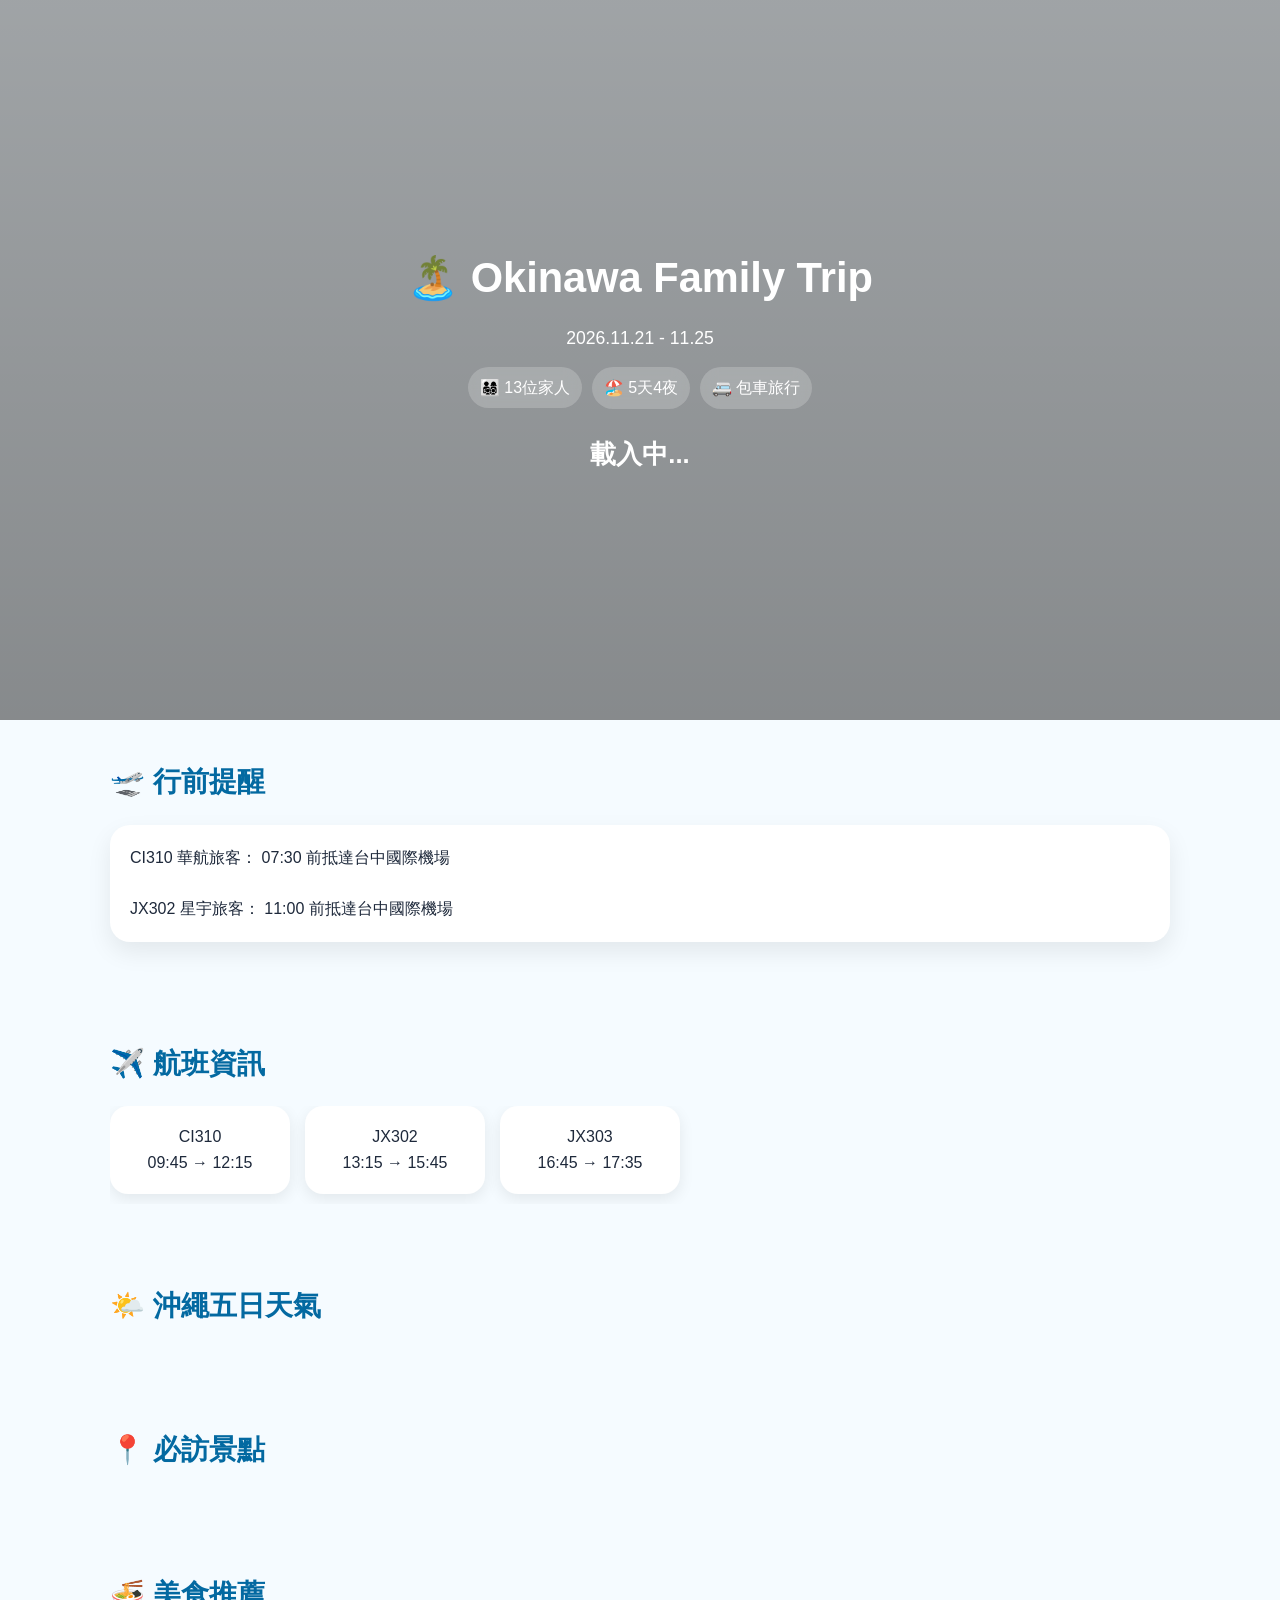
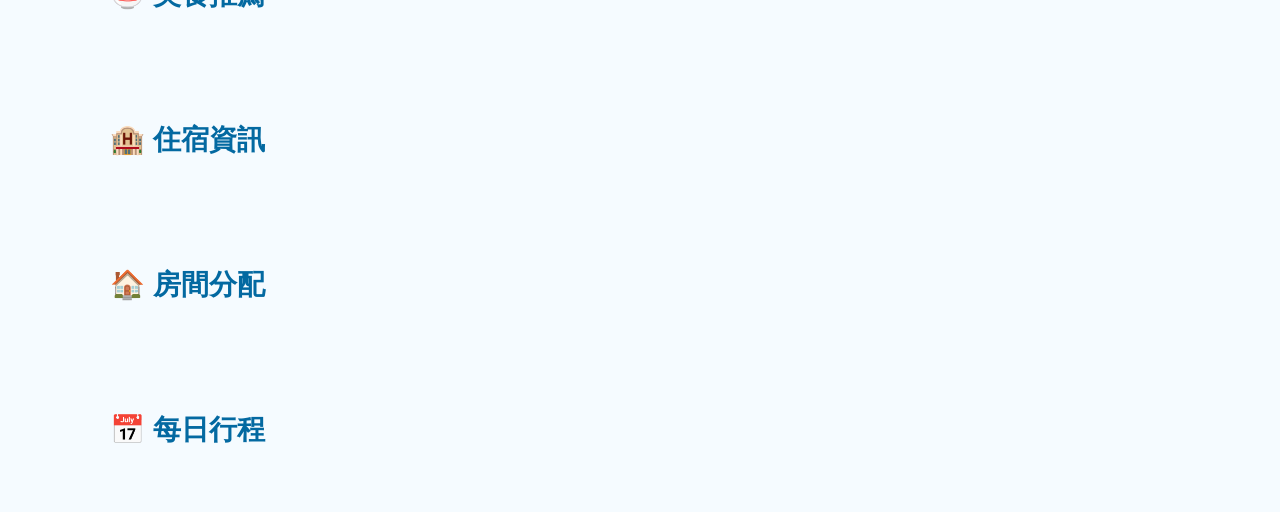
==== index_v5.html @ 29866d4b "Create index_v5.html" ====
<!DOCTYPE html>
<html lang="zh-Hant">

<head>

<meta charset="UTF-8">

<meta name="viewport"
content="width=device-width, initial-scale=1.0">

<title>
🏝️ Okinawa Family Trip 2026
</title>

<style>

:root{
--ocean:#0284c7;
--sky:#e0f7ff;
--card:#ffffff;
}

*{
margin:0;
padding:0;
box-sizing:border-box;
}

body{
font-family:"Microsoft JhengHei",sans-serif;
background:#f5fbff;
color:#1e293b;
line-height:1.6;
}

.hero{
height:80vh;
background:
linear-gradient(
rgba(0,0,0,.35),
rgba(0,0,0,.45)
),
url('images/瀨長島.jpg');
background-size:cover;
background-position:center;
display:flex;
justify-content:center;
align-items:center;
text-align:center;
color:white;
padding:20px;
}

.hero-content{
max-width:700px;
}

.hero h1{
font-size:2.6rem;
margin-bottom:12px;
}

.hero p{
font-size:1.1rem;
margin-bottom:12px;
}

.badges{
display:flex;
justify-content:center;
flex-wrap:wrap;
gap:10px;
margin-top:15px;
}

.badge{
background:rgba(255,255,255,.2);
padding:8px 12px;
border-radius:30px;
backdrop-filter:blur(8px);
}

.countdown{
margin-top:25px;
font-size:1.6rem;
font-weight:bold;
}

.section{
padding:40px 20px;
max-width:1100px;
margin:auto;
}

.card{
background:white;
border-radius:20px;
padding:20px;
box-shadow:
0 10px 25px
rgba(0,0,0,.08);
margin-bottom:20px;
}

.scroll-cards{
display:flex;
overflow-x:auto;
gap:15px;
padding-bottom:10px;
}

.scroll-cards::-webkit-scrollbar{
display:none;
}

.small-card{
min-width:180px;
background:white;
padding:18px;
border-radius:18px;
box-shadow:
0 5px 15px
rgba(0,0,0,.08);
text-align:center;
}

.section-title{
font-size:28px;
color:#0369a1;
margin-bottom:20px;
}

@media(max-width:768px){

.hero{
height:70vh;
}

.hero h1{
font-size:2rem;
}

.countdown{
font-size:1.2rem;
}

}

</style>

</head>

<body>

<!-- Hero -->

<section class="hero">

<div class="hero-content">

<h1>
🏝️ Okinawa Family Trip
</h1>

<p>
2026.11.21 - 11.25
</p>

<div class="badges">

<div class="badge">
👨‍👩‍👧‍👦 13位家人
</div>

<div class="badge">
🏖️ 5天4夜
</div>

<div class="badge">
🚐 包車旅行
</div>

</div>

<div
id="countdown"
class="countdown">
載入中...
</div>

</div>

</section>

<!-- 行前提醒 -->

<section class="section">

<h2 class="section-title">
🛫 行前提醒
</h2>

<div class="card">

CI310 華航旅客：
07:30 前抵達台中國際機場

<br><br>

JX302 星宇旅客：
11:00 前抵達台中國際機場

</div>

</section>

<!-- 航班資訊 -->

<section class="section">

<h2 class="section-title">
✈️ 航班資訊
</h2>

<div class="scroll-cards">

<div class="small-card">
CI310<br>
09:45 → 12:15
</div>

<div class="small-card">
JX302<br>
13:15 → 15:45
</div>

<div class="small-card">
JX303<br>
16:45 → 17:35
</div>

</div>

</section>

<!-- 五日天氣 -->

<section class="section">

<h2 class="section-title">
🌤️ 沖繩五日天氣
</h2>

</section>

<!-- 景點 -->

<section class="section">

<h2 class="section-title">
📍 必訪景點
</h2>

</section>

<!-- 美食 -->

<section class="section">

<h2 class="section-title">
🍜 美食推薦
</h2>

</section>

<!-- 住宿 -->

<section class="section">

<h2 class="section-title">
🏨 住宿資訊
</h2>

</section>

<!-- 房間分配 -->

<section class="section">

<h2 class="section-title">
🏠 房間分配
</h2>

</section>

<!-- 行程 -->

<section class="section">

<h2 class="section-title">
📅 每日行程
</h2>

</section>

</body>

</html>
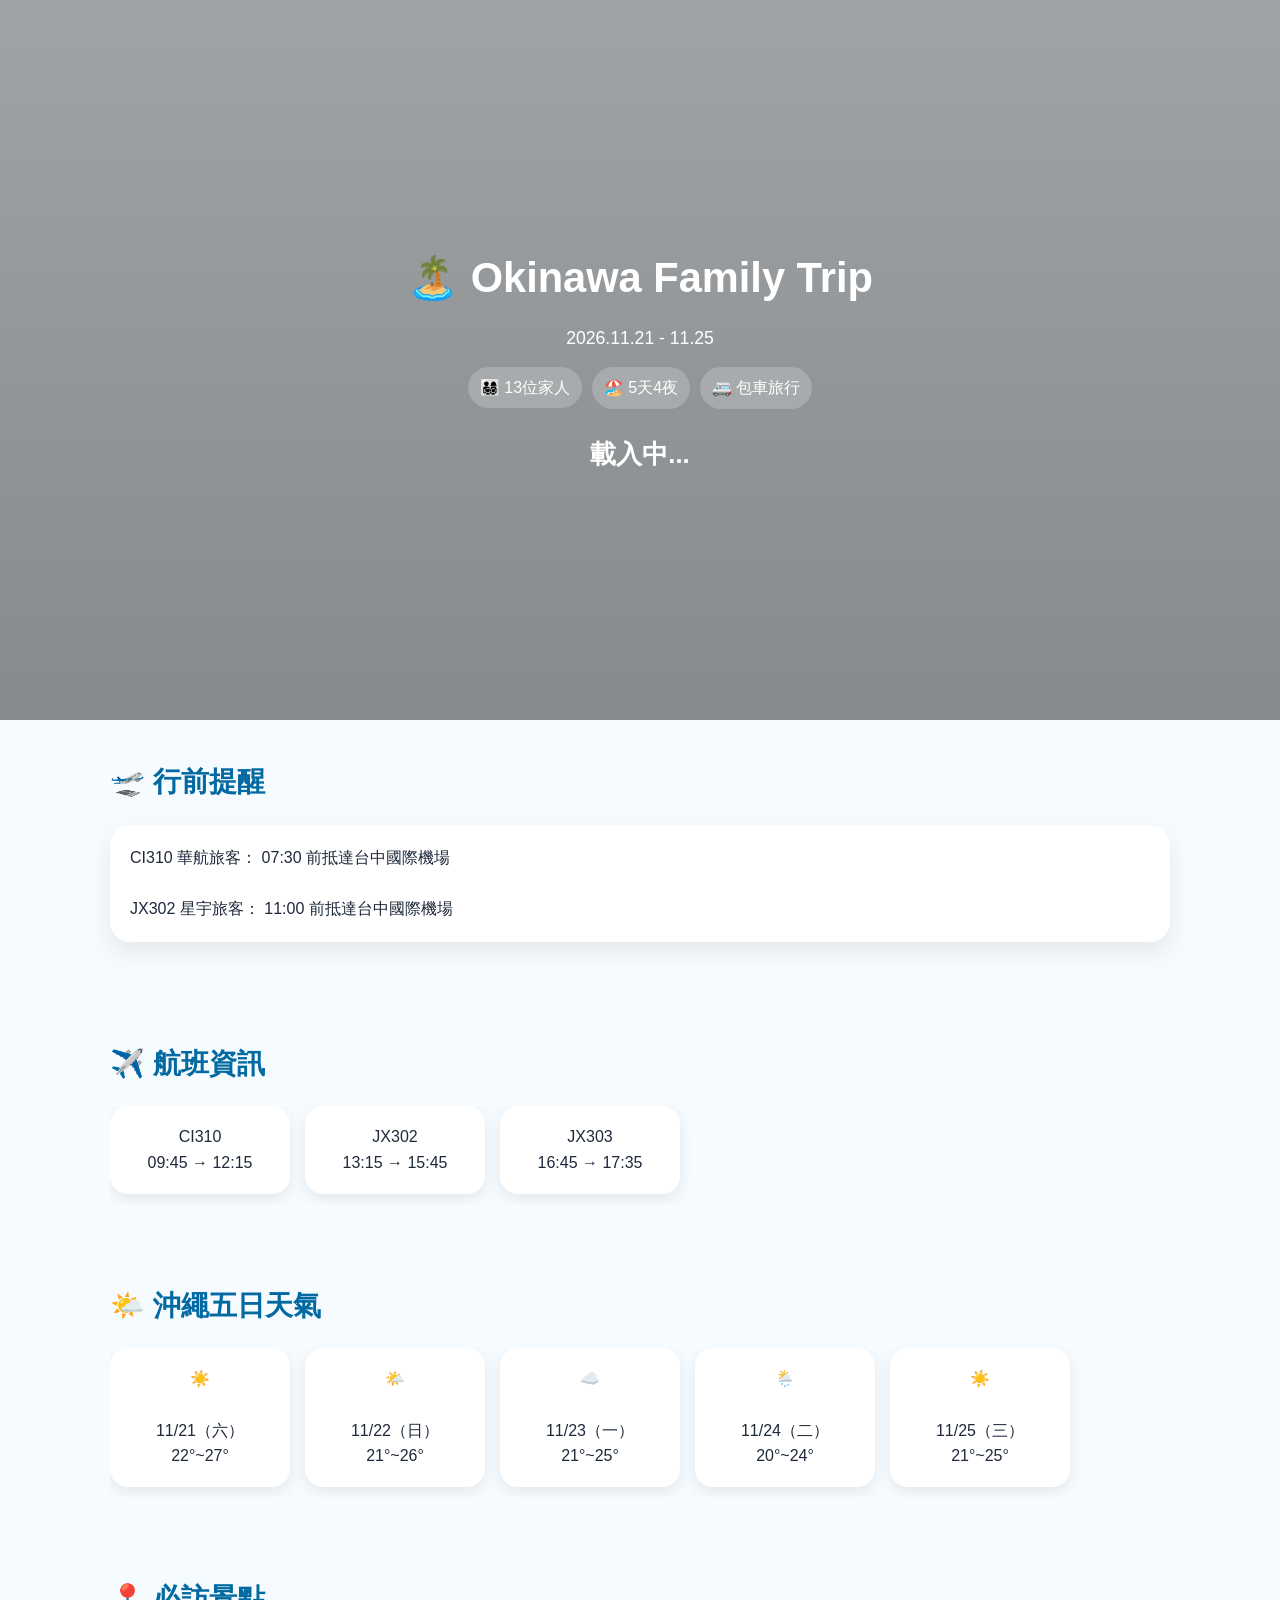
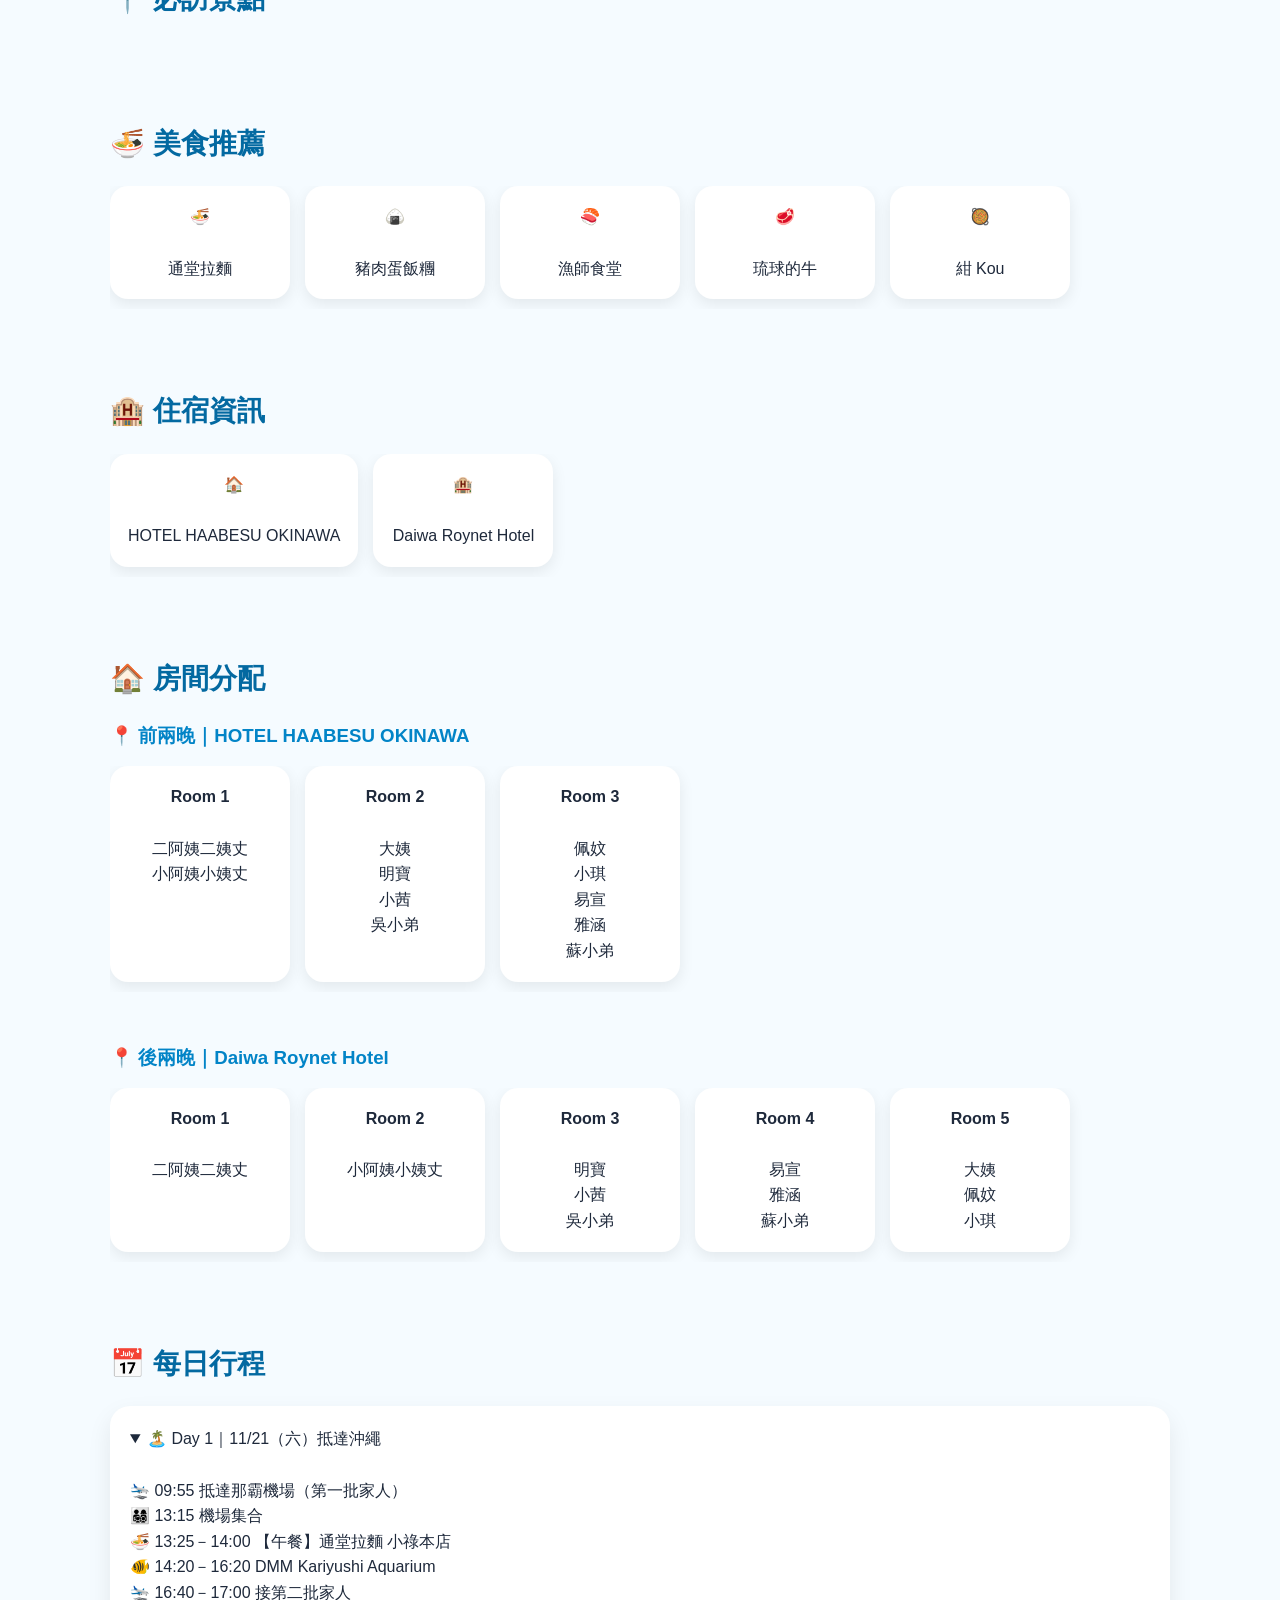
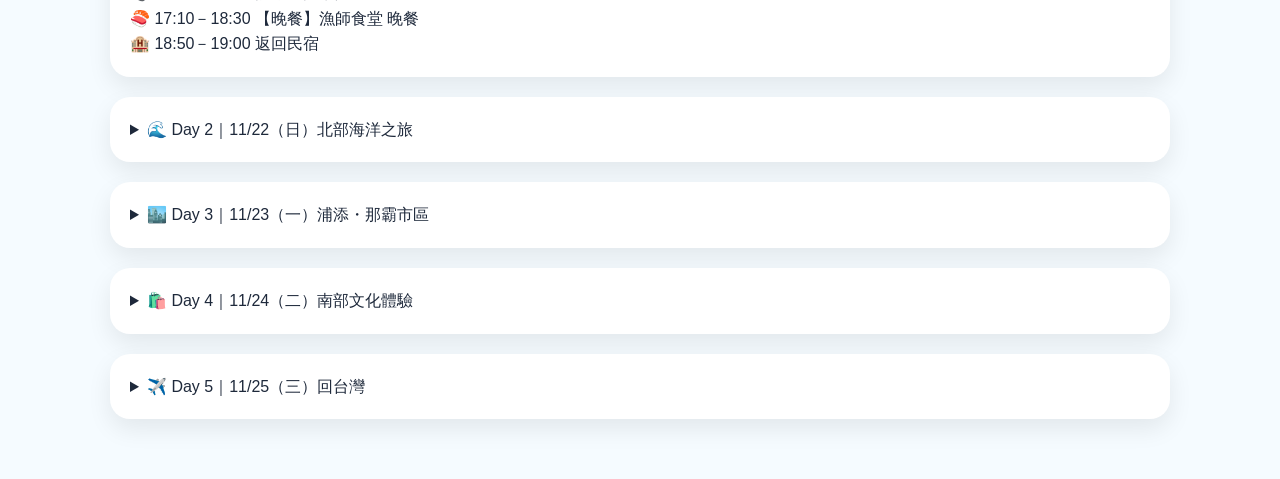
==== commit 9e9086c9: "Update index_v5.html" ====
--- a/index_v5.html
+++ b/index_v5.html
@@ -251,6 +251,40 @@
 🌤️ 沖繩五日天氣
 </h2>
 
+<div class="scroll-cards">
+
+<div class="small-card">
+☀️<br><br>
+11/21（六）<br>
+22°~27°
+</div>
+
+<div class="small-card">
+🌤️<br><br>
+11/22（日）<br>
+21°~26°
+</div>
+
+<div class="small-card">
+☁️<br><br>
+11/23（一）<br>
+21°~25°
+</div>
+
+<div class="small-card">
+🌦️<br><br>
+11/24（二）<br>
+20°~24°
+</div>
+
+<div class="small-card">
+☀️<br><br>
+11/25（三）<br>
+21°~25°
+</div>
+
+</div>
+
 </section>
 
 <!-- 景點 -->
@@ -271,6 +305,35 @@
 🍜 美食推薦
 </h2>
 
+<div class="scroll-cards">
+
+<div class="small-card">
+🍜<br><br>
+通堂拉麵
+</div>
+
+<div class="small-card">
+🍙<br><br>
+豬肉蛋飯糰
+</div>
+
+<div class="small-card">
+🍣<br><br>
+漁師食堂
+</div>
+
+<div class="small-card">
+🥩<br><br>
+琉球的牛
+</div>
+
+<div class="small-card">
+🥘<br><br>
+紺 Kou
+</div>
+
+</div>
+
 </section>
 
 <!-- 住宿 -->
@@ -281,6 +344,26 @@
 🏨 住宿資訊
 </h2>
 
+<div class="scroll-cards">
+
+<div class="small-card">
+
+🏠<br><br>
+
+HOTEL HAABESU OKINAWA
+
+</div>
+
+<div class="small-card">
+
+🏨<br><br>
+
+Daiwa Roynet Hotel
+
+</div>
+
+</div>
+
 </section>
 
 <!-- 房間分配 -->
@@ -291,9 +374,121 @@
 🏠 房間分配
 </h2>
 
-</section>
-
-<!-- 行程 -->
+<h3 style="
+margin-bottom:15px;
+color:#0284c7;
+">
+📍 前兩晚｜HOTEL HAABESU OKINAWA
+</h3>
+
+<div class="scroll-cards">
+
+<div class="small-card">
+<strong>Room 1</strong>
+<br><br>
+
+二阿姨二姨丈
+<br>
+小阿姨小姨丈
+
+</div>
+
+<div class="small-card">
+<strong>Room 2</strong>
+<br><br>
+
+大姨
+<br>
+明寶
+<br>
+小茜
+<br>
+吳小弟
+
+</div>
+
+<div class="small-card">
+<strong>Room 3</strong>
+<br><br>
+
+佩妏
+<br>
+小琪
+<br>
+易宣
+<br>
+雅涵
+<br>
+蘇小弟
+
+</div>
+
+</div>
+
+<br><br>
+
+<h3 style="
+margin-bottom:15px;
+color:#0284c7;
+">
+📍 後兩晚｜Daiwa Roynet Hotel
+</h3>
+
+<div class="scroll-cards">
+
+<div class="small-card">
+<strong>Room 1</strong>
+<br><br>
+
+二阿姨二姨丈
+</div>
+
+<div class="small-card">
+<strong>Room 2</strong>
+<br><br>
+
+小阿姨小姨丈
+</div>
+
+<div class="small-card">
+<strong>Room 3</strong>
+<br><br>
+
+明寶
+<br>
+小茜
+<br>
+吳小弟
+</div>
+
+<div class="small-card">
+<strong>Room 4</strong>
+<br><br>
+
+易宣
+<br>
+雅涵
+<br>
+蘇小弟
+</div>
+
+<div class="small-card">
+<strong>Room 5</strong>
+<br><br>
+
+大姨
+<br>
+佩妏
+<br>
+小琪
+</div>
+
+</div>
+
+</section>
+
+
+<!-- 每日行程 -->
 
 <section class="section">
 
@@ -301,6 +496,112 @@
 📅 每日行程
 </h2>
 
+<details open class="card">
+
+<summary>
+🏝️ Day 1｜11/21（六）抵達沖繩
+</summary>
+
+<br>
+
+🛬 09:55 抵達那霸機場（第一批家人）<br>
+👨‍👩‍👧‍👦 13:15 機場集合<br>
+🍜 13:25－14:00 【午餐】通堂拉麵 小祿本店<br>
+🐠 14:20－16:20 DMM Kariyushi Aquarium<br>
+🛬 16:40－17:00 接第二批家人<br>
+🍣 17:10－18:30 【晚餐】漁師食堂 晚餐<br>
+🏨 18:50－19:00 返回民宿
+
+</details>
+
+<details class="card">
+
+<summary>
+🌊 Day 2｜11/22（日）北部海洋之旅
+</summary>
+
+<br>
+
+🚌 09:00 民宿出發<br>
+🚐 09:00－10:00 車程<br>
+🌊 10:00－11:40 部瀨名海中公園<br>
+🚢 建議搭乘10:30或10:50玻璃船<br>
+🚐 11:40－12:15 車程<br>
+📸 12:15－12:45 The Sinmay<br>
+🚐 12:45－13:05 車程<br>
+🍙 13:05－14:10 【午餐】沖繩豬肉蛋飯糰 本部町店<br>
+🚐 14:10－14:15 車程<br>
+🐋 14:15－16:45 美麗海水族館<br>
+🚐 16:45－18:45 車程<br>
+🌅 18:45－20:30 美國村自由活動<br>
+🌮 【晚餐】Taco Rice Cafe Kijimuna <br>
+🚐 20:30－21:00 返回民宿<br>
+🏨 21:00 抵達民宿
+
+</details>
+
+<details class="card">
+
+<summary>
+🏙️ Day 3｜11/23（一）浦添・那霸市區
+</summary>
+
+<br>
+
+🚌 10:00 民宿出發<br>
+🏘️ 10:10－11:00 港川外人住宅街<br>
+🚐 11:00－11:10 車程<br>
+🛍️ 11:10－14:10 SAN-A PARCO CITY<br>
+🍱 午餐自由用餐<br>
+🚐 14:10－14:30 車程<br>
+🏯 14:30－15:10 達摩寺<br>
+🚐 15:10－15:40 車程<br>
+⛩️ 15:40－16:20 波上宮<br>
+🚶 16:20－17:15 自由時間<br>
+🥩 17:15－19:30 【晚餐】琉球的牛 久茂地店<br>
+🏨 19:40 入住 Daiwa Roynet Hotel
+
+</details>
+
+<details class="card">
+
+<summary>
+🛍️ Day 4｜11/24（二）南部文化體驗
+</summary>
+
+<br>
+
+🚌 10:00 飯店出發<br>
+🚐 10:00－10:40 車程<br>
+🕳️ 10:40－13:00 玉泉洞<br>
+🚐 13:00－13:40 車程<br>
+🍱 13:40－15:10 【午餐】第一牧志公設市場<br>
+🛍️ 15:10－18:00 國際通自由活動<br>
+🥘 18:00－19:30 【晚餐】紺 Kou 東町本店<br>
+🏨 19:30－19:40 返回飯店
+
+</details>
+
+<details class="card">
+
+<summary>
+✈️ Day 5｜11/25（三）回台灣
+</summary>
+
+<br>
+
+🚌 10:00 飯店出發<br>
+🐟 10:10－11:10 泊港漁市場<br>
+🚐 11:10－11:40 車程<br>
+🌴 11:40－14:00 瀨長島 Umikaji Terrace<br>
+🍴 午餐＋自由活動<br>
+🚐 14:00－14:10 車程<br>
+🛫 14:10 抵達那霸機場辦理報到<br>
+✈️ 16:45 JX303 起飛返台<br>
+🛬 17:35 抵達台中
+
+</details>
+
 </section>
 
 </body>
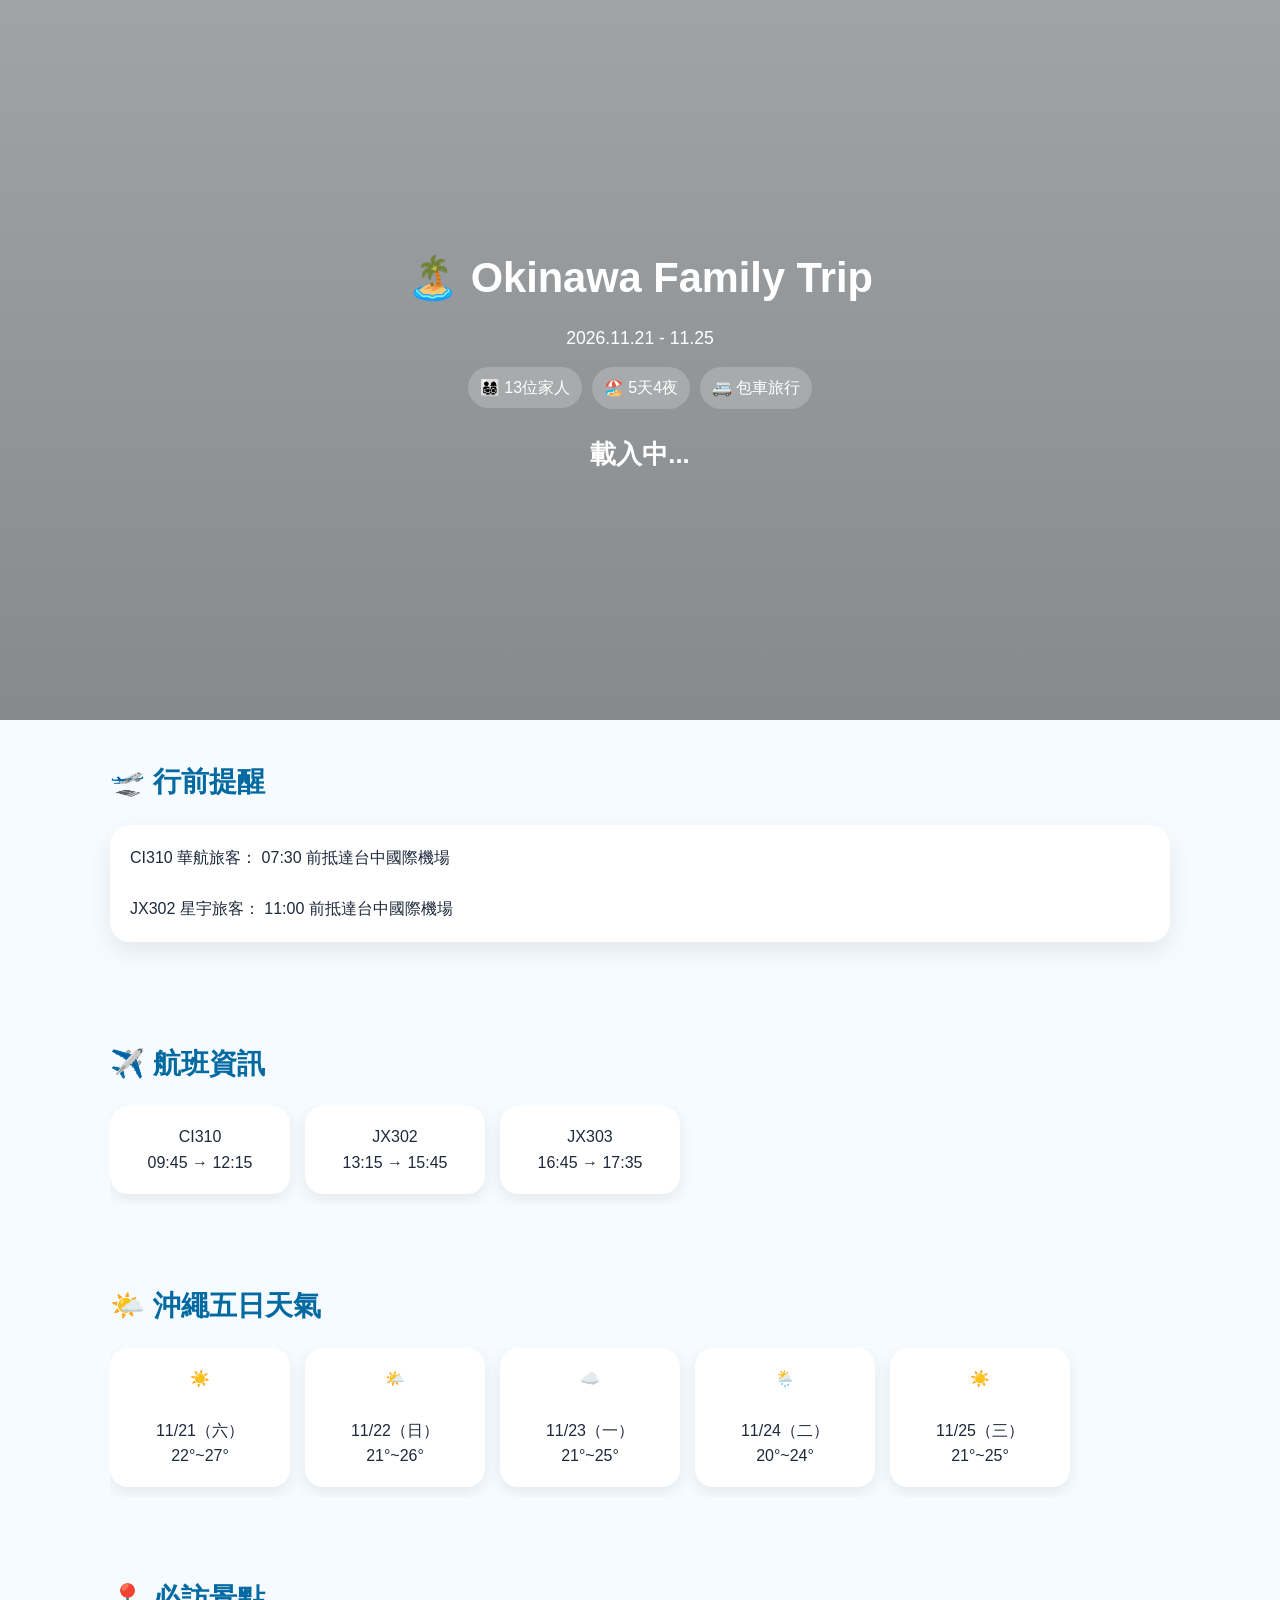
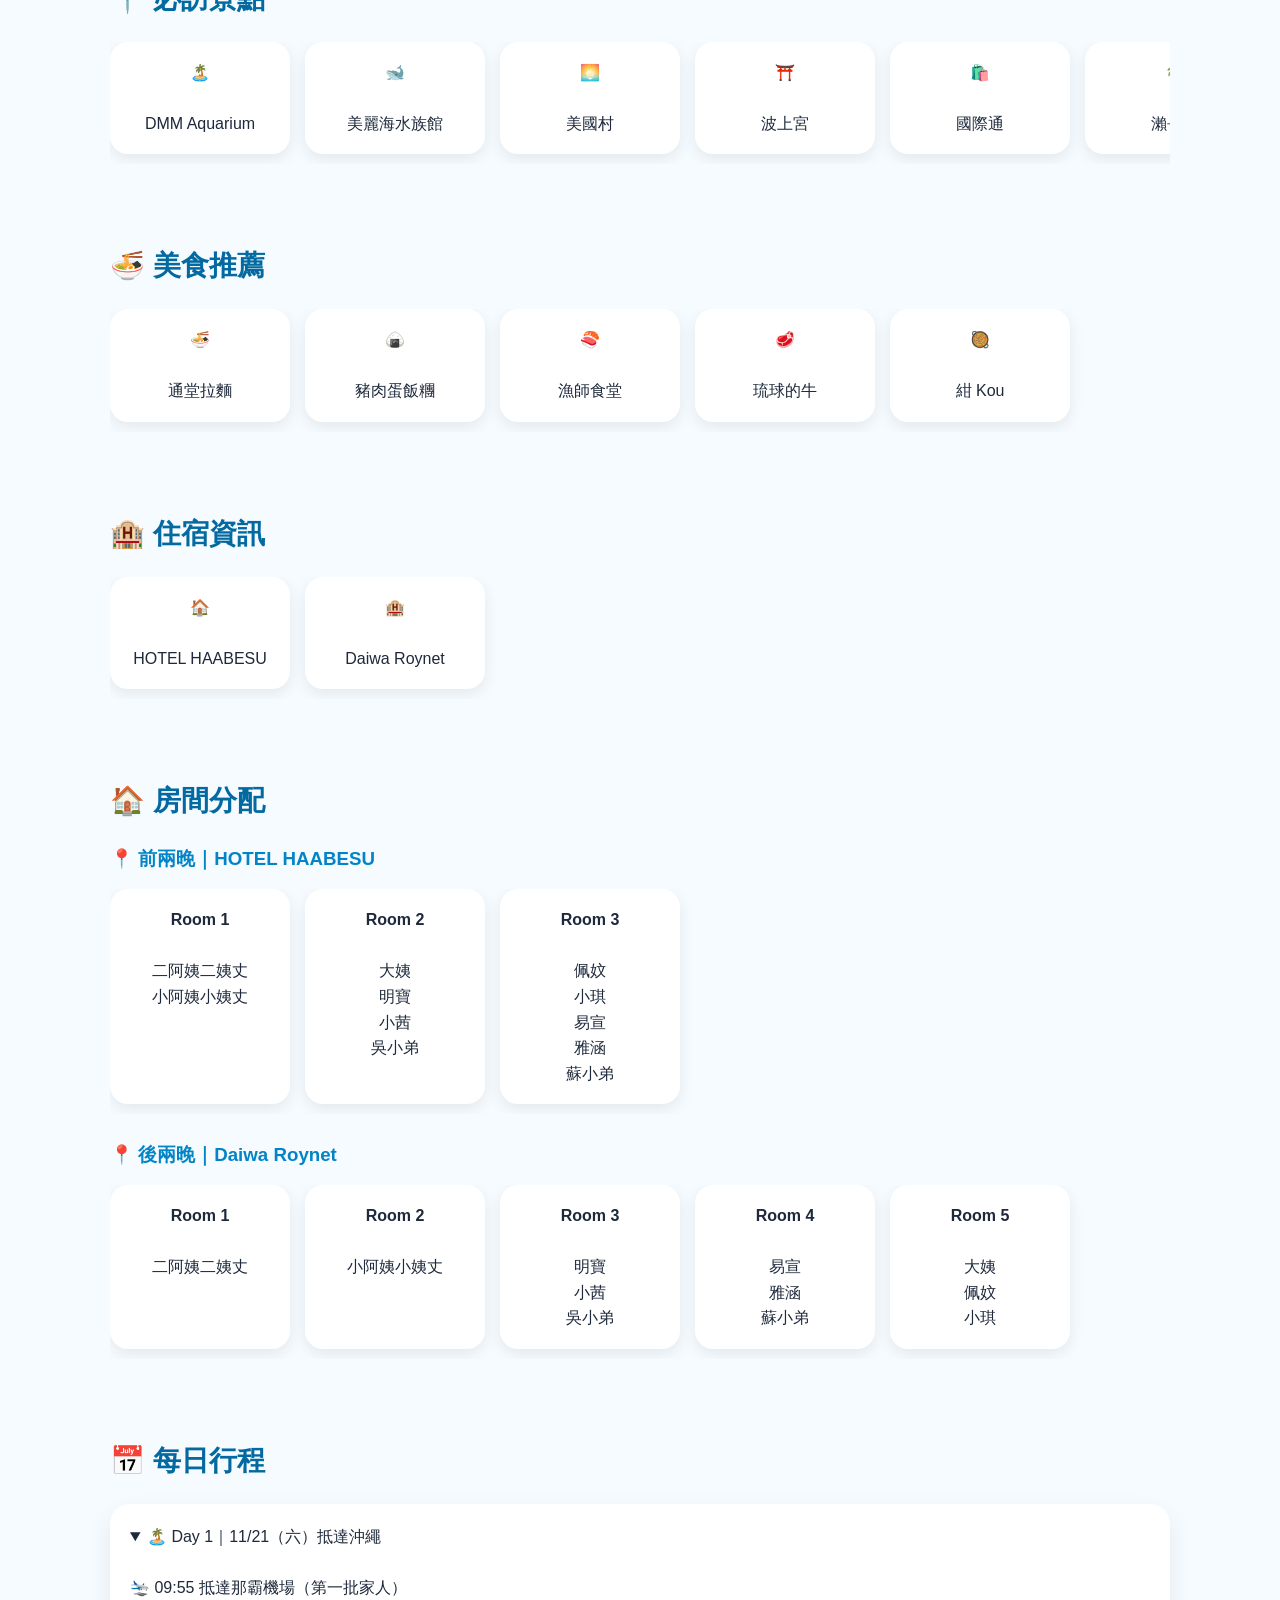
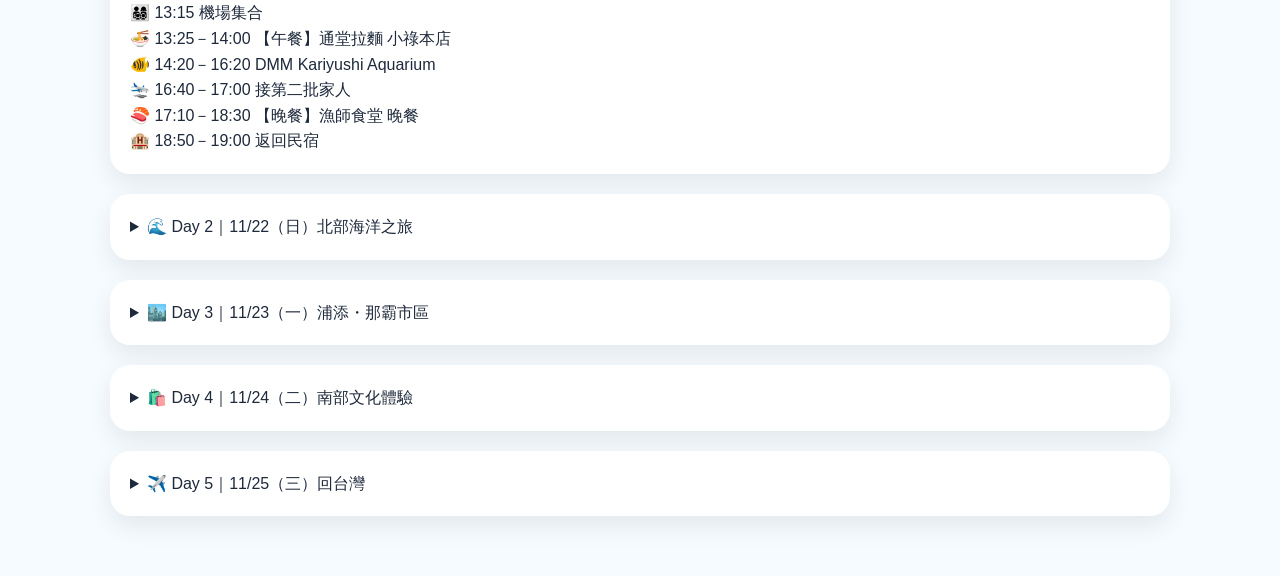
==== commit 21dcea21: "Update index_v5.html" ====
--- a/index_v5.html
+++ b/index_v5.html
@@ -295,6 +295,40 @@
 📍 必訪景點
 </h2>
 
+<div class="scroll-cards">
+
+<div class="small-card">
+🏝️<br><br>
+DMM Aquarium
+</div>
+
+<div class="small-card">
+🐋<br><br>
+美麗海水族館
+</div>
+
+<div class="small-card">
+🌅<br><br>
+美國村
+</div>
+
+<div class="small-card">
+⛩️<br><br>
+波上宮
+</div>
+
+<div class="small-card">
+🛍️<br><br>
+國際通
+</div>
+
+<div class="small-card">
+🌴<br><br>
+瀨長島
+</div>
+
+</div>
+
 </section>
 
 <!-- 美食 -->
@@ -336,6 +370,7 @@
 
 </section>
 
+
 <!-- 住宿 -->
 
 <section class="section">
@@ -347,19 +382,13 @@
 <div class="scroll-cards">
 
 <div class="small-card">
-
 🏠<br><br>
-
-HOTEL HAABESU OKINAWA
-
-</div>
-
-<div class="small-card">
-
+HOTEL HAABESU
+</div>
+
+<div class="small-card">
 🏨<br><br>
-
-Daiwa Roynet Hotel
-
+Daiwa Roynet
 </div>
 
 </div>
@@ -375,112 +404,133 @@
 </h2>
 
 <h3 style="
+color:#0284c7;
 margin-bottom:15px;
+">
+📍 前兩晚｜HOTEL HAABESU
+</h3>
+
+<div class="scroll-cards">
+
+<div class="small-card">
+
+<strong>Room 1</strong>
+
+<br><br>
+
+二阿姨二姨丈
+<br>
+小阿姨小姨丈
+
+</div>
+
+<div class="small-card">
+
+<strong>Room 2</strong>
+
+<br><br>
+
+大姨
+<br>
+明寶
+<br>
+小茜
+<br>
+吳小弟
+
+</div>
+
+<div class="small-card">
+
+<strong>Room 3</strong>
+
+<br><br>
+
+佩妏
+<br>
+小琪
+<br>
+易宣
+<br>
+雅涵
+<br>
+蘇小弟
+
+</div>
+
+</div>
+
+<br>
+
+<h3 style="
 color:#0284c7;
+margin-bottom:15px;
 ">
-📍 前兩晚｜HOTEL HAABESU OKINAWA
+📍 後兩晚｜Daiwa Roynet
 </h3>
 
 <div class="scroll-cards">
 
 <div class="small-card">
+
 <strong>Room 1</strong>
+
 <br><br>
 
 二阿姨二姨丈
-<br>
+
+</div>
+
+<div class="small-card">
+
+<strong>Room 2</strong>
+
+<br><br>
+
 小阿姨小姨丈
 
 </div>
 
 <div class="small-card">
-<strong>Room 2</strong>
+
+<strong>Room 3</strong>
+
+<br><br>
+
+明寶
+<br>
+小茜
+<br>
+吳小弟
+
+</div>
+
+<div class="small-card">
+
+<strong>Room 4</strong>
+
+<br><br>
+
+易宣
+<br>
+雅涵
+<br>
+蘇小弟
+
+</div>
+
+<div class="small-card">
+
+<strong>Room 5</strong>
+
 <br><br>
 
 大姨
 <br>
-明寶
-<br>
-小茜
-<br>
-吳小弟
-
-</div>
-
-<div class="small-card">
-<strong>Room 3</strong>
-<br><br>
-
 佩妏
 <br>
 小琪
-<br>
-易宣
-<br>
-雅涵
-<br>
-蘇小弟
-
-</div>
-
-</div>
-
-<br><br>
-
-<h3 style="
-margin-bottom:15px;
-color:#0284c7;
-">
-📍 後兩晚｜Daiwa Roynet Hotel
-</h3>
-
-<div class="scroll-cards">
-
-<div class="small-card">
-<strong>Room 1</strong>
-<br><br>
-
-二阿姨二姨丈
-</div>
-
-<div class="small-card">
-<strong>Room 2</strong>
-<br><br>
-
-小阿姨小姨丈
-</div>
-
-<div class="small-card">
-<strong>Room 3</strong>
-<br><br>
-
-明寶
-<br>
-小茜
-<br>
-吳小弟
-</div>
-
-<div class="small-card">
-<strong>Room 4</strong>
-<br><br>
-
-易宣
-<br>
-雅涵
-<br>
-蘇小弟
-</div>
-
-<div class="small-card">
-<strong>Room 5</strong>
-<br><br>
-
-大姨
-<br>
-佩妏
-<br>
-小琪
+
 </div>
 
 </div>
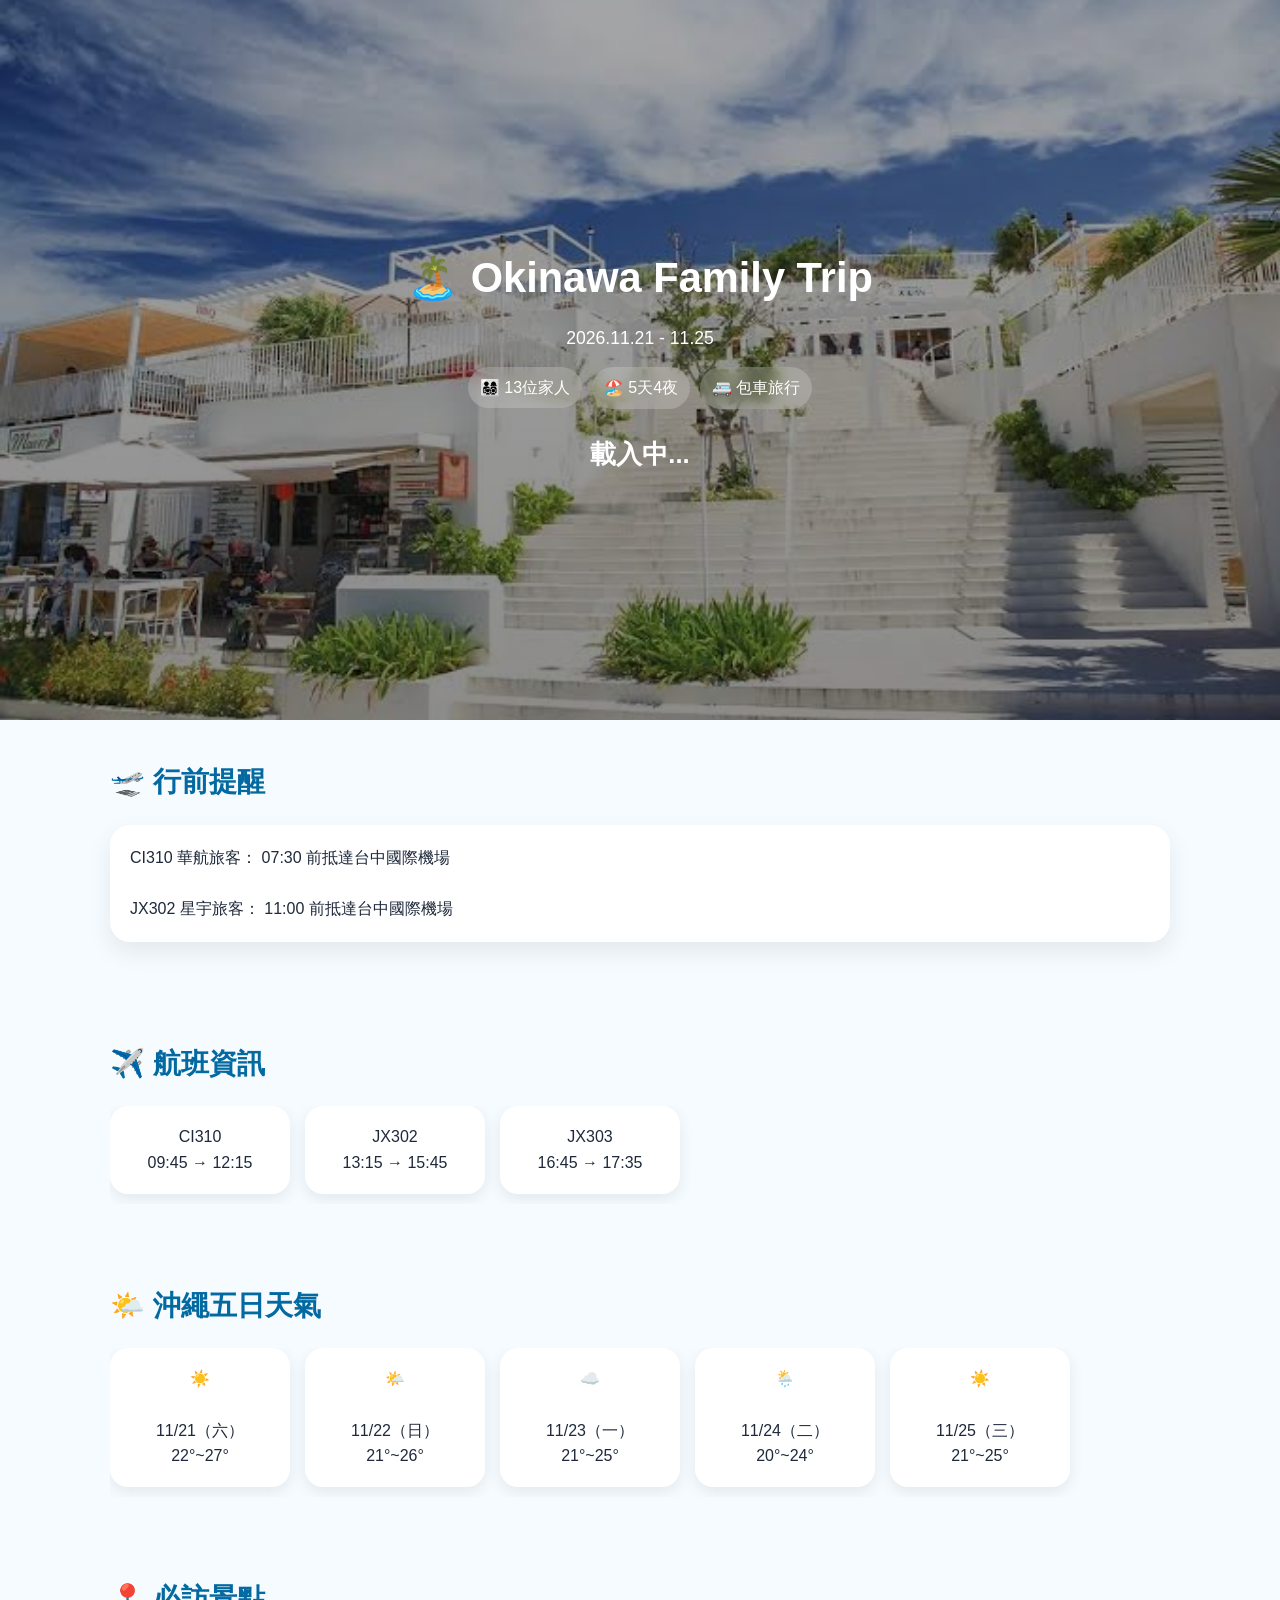
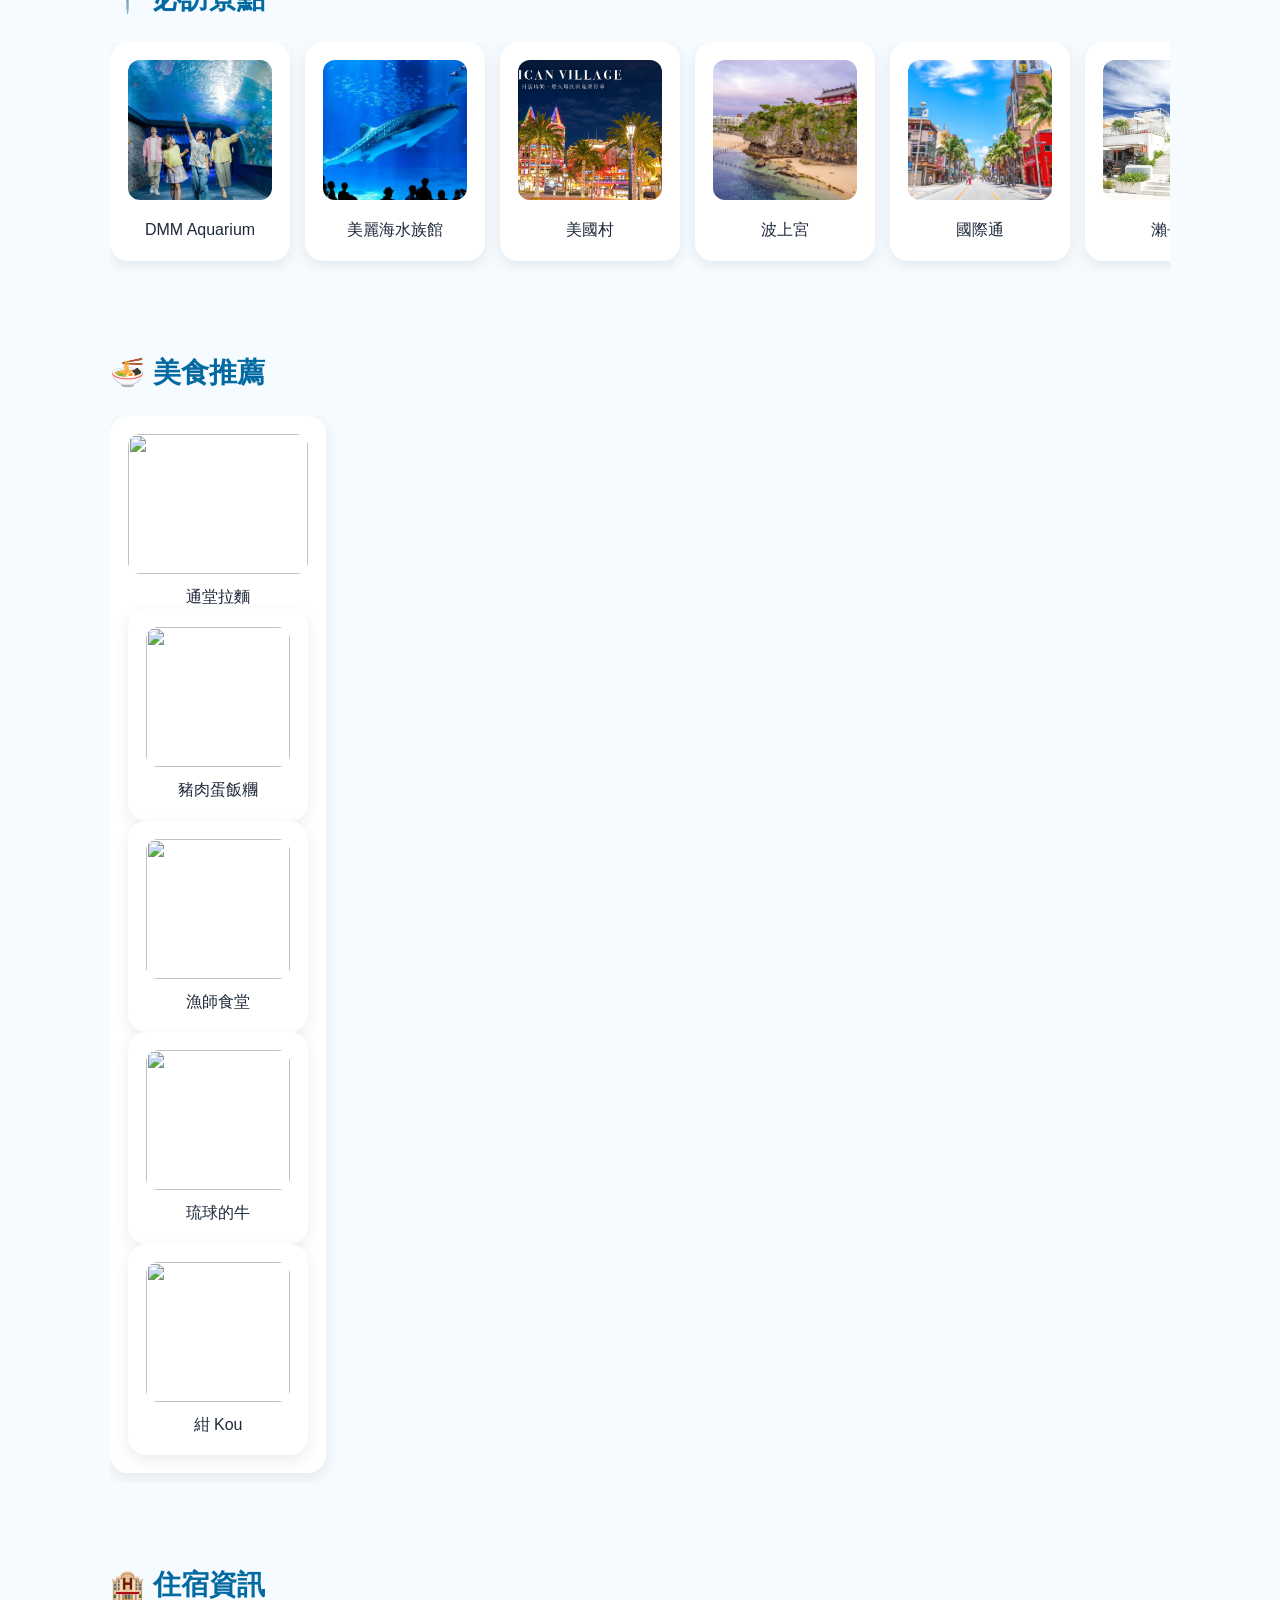
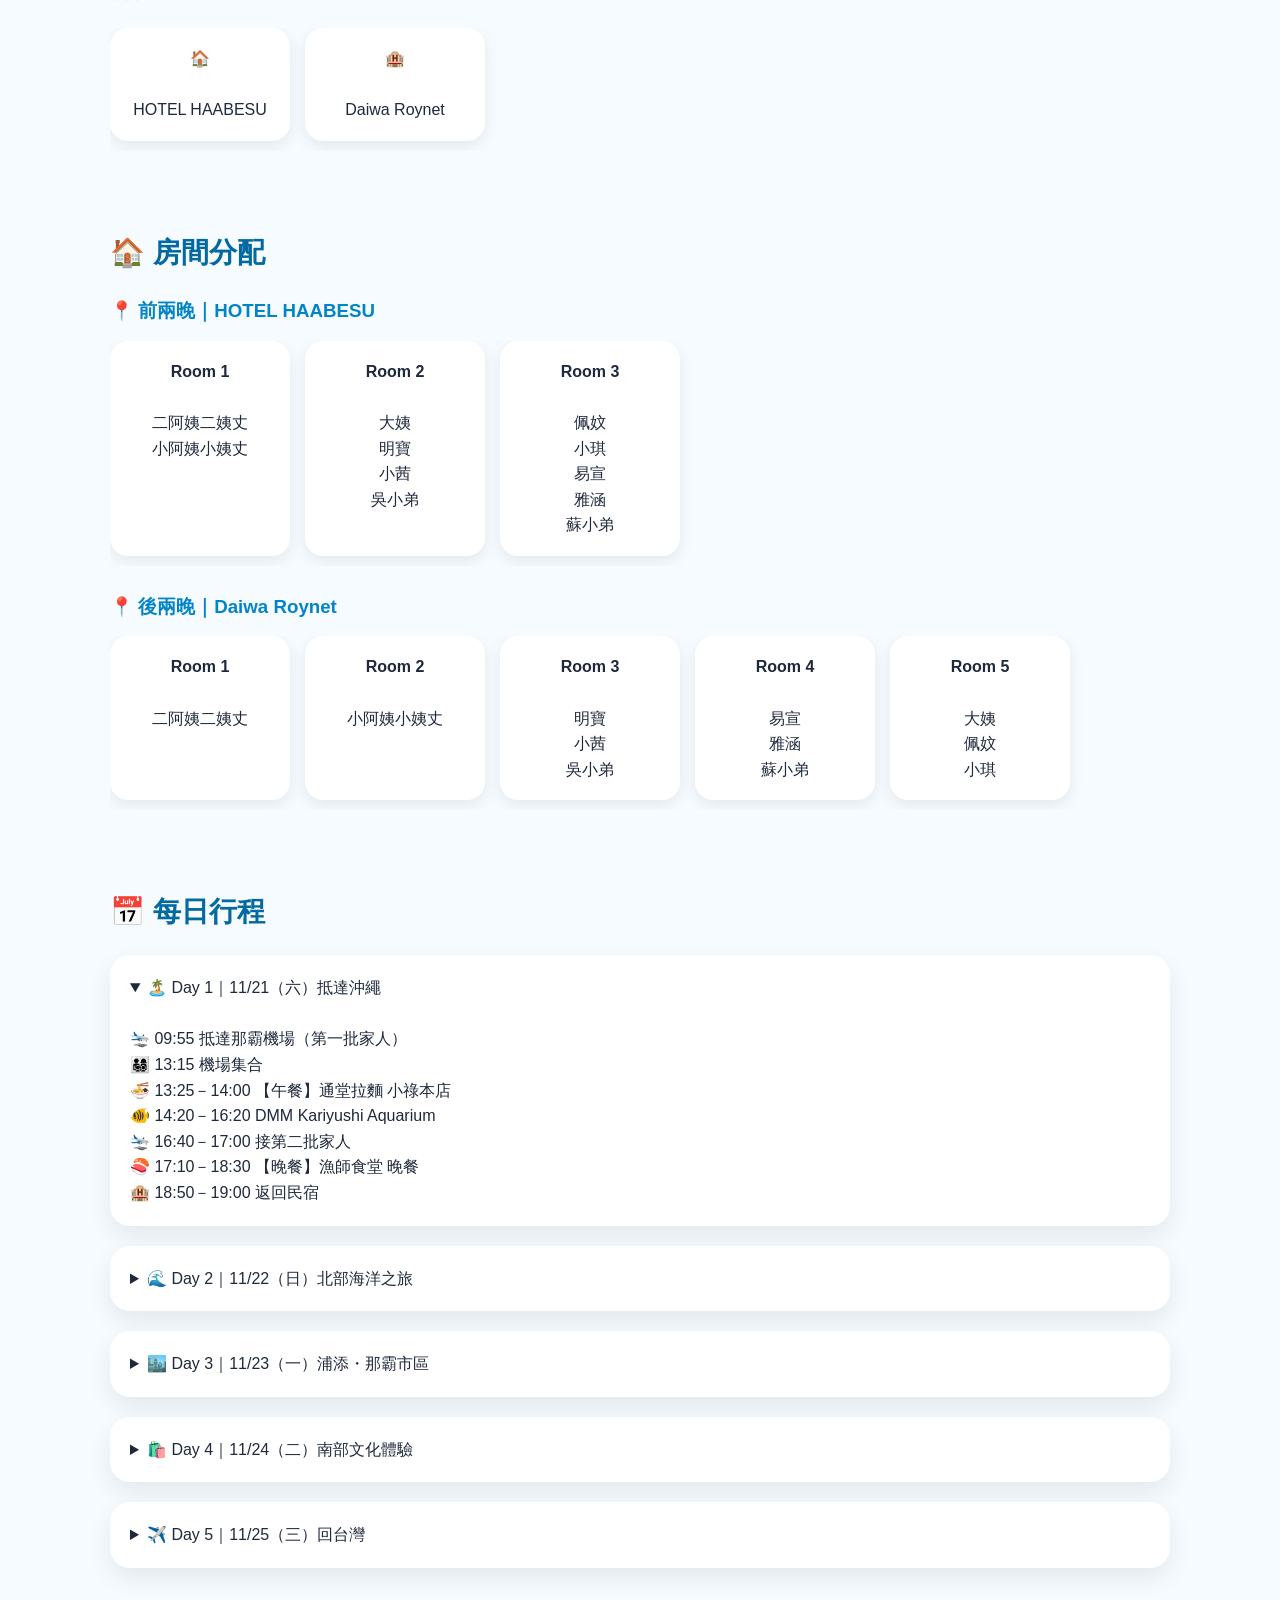
==== commit 8b4f9b17: "Update index_v5.html" ====
--- a/index_v5.html
+++ b/index_v5.html
@@ -298,33 +298,99 @@
 <div class="scroll-cards">
 
 <div class="small-card">
-🏝️<br><br>
+
+<img
+src="images/dmm_kariyushi_aquarium.jpg"
+style="
+width:100%;
+height:140px;
+object-fit:cover;
+border-radius:12px;
+margin-bottom:10px;
+">
+
 DMM Aquarium
-</div>
-
-<div class="small-card">
-🐋<br><br>
+
+</div>
+
+<div class="small-card">
+
+<img
+src="images/美麗海水族館.jpg"
+style="
+width:100%;
+height:140px;
+object-fit:cover;
+border-radius:12px;
+margin-bottom:10px;
+">
+
 美麗海水族館
-</div>
-
-<div class="small-card">
-🌅<br><br>
+
+</div>
+
+<div class="small-card">
+
+<img
+src="images/美國村.jpg"
+style="
+width:100%;
+height:140px;
+object-fit:cover;
+border-radius:12px;
+margin-bottom:10px;
+">
+
 美國村
-</div>
-
-<div class="small-card">
-⛩️<br><br>
+
+</div>
+
+<div class="small-card">
+
+<img
+src="images/波上宮.jpg"
+style="
+width:100%;
+height:140px;
+object-fit:cover;
+border-radius:12px;
+margin-bottom:10px;
+">
+
 波上宮
-</div>
-
-<div class="small-card">
-🛍️<br><br>
+
+</div>
+
+<div class="small-card">
+
+<img
+src="images/國際通.jpg"
+style="
+width:100%;
+height:140px;
+object-fit:cover;
+border-radius:12px;
+margin-bottom:10px;
+">
+
 國際通
-</div>
-
-<div class="small-card">
-🌴<br><br>
+
+</div>
+
+<div class="small-card">
+
+<img
+src="images/瀨長島.jpg"
+style="
+width:100%;
+height:140px;
+object-fit:cover;
+border-radius:12px;
+margin-bottom:10px;
+">
+
 瀨長島
+
 </div>
 
 </div>
@@ -342,28 +408,81 @@
 <div class="scroll-cards">
 
 <div class="small-card">
-🍜<br><br>
+
+<img
+src="images/通堂拉麵.jpg"
+style="
+width:100%;
+height:140px;
+object-fit:cover;
+border-radius:12px;
+margin-bottom:10px;
+">
+
 通堂拉麵
-</div>
-
-<div class="small-card">
-🍙<br><br>
+
+<div class="small-card">
+
+<img
+src="images/豬肉蛋飯糰.jpg"
+style="
+width:100%;
+height:140px;
+object-fit:cover;
+border-radius:12px;
+margin-bottom:10px;
+">
+
 豬肉蛋飯糰
-</div>
-
-<div class="small-card">
-🍣<br><br>
+
+</div>
+
+<div class="small-card">
+
+<img
+src="images/漁師食堂.jpg"
+style="
+width:100%;
+height:140px;
+object-fit:cover;
+border-radius:12px;
+margin-bottom:10px;
+">
+
 漁師食堂
-</div>
-
-<div class="small-card">
-🥩<br><br>
+
+</div>
+
+<div class="small-card">
+
+<img
+src="images/琉球的牛.jpg"
+style="
+width:100%;
+height:140px;
+object-fit:cover;
+border-radius:12px;
+margin-bottom:10px;
+">
+
 琉球的牛
-</div>
-
-<div class="small-card">
-🥘<br><br>
+
+</div>
+
+<div class="small-card">
+
+<img
+src="images/紺 Kou.jpg"
+style="
+width:100%;
+height:140px;
+object-fit:cover;
+border-radius:12px;
+margin-bottom:10px;
+">
+
 紺 Kou
+
 </div>
 
 </div>
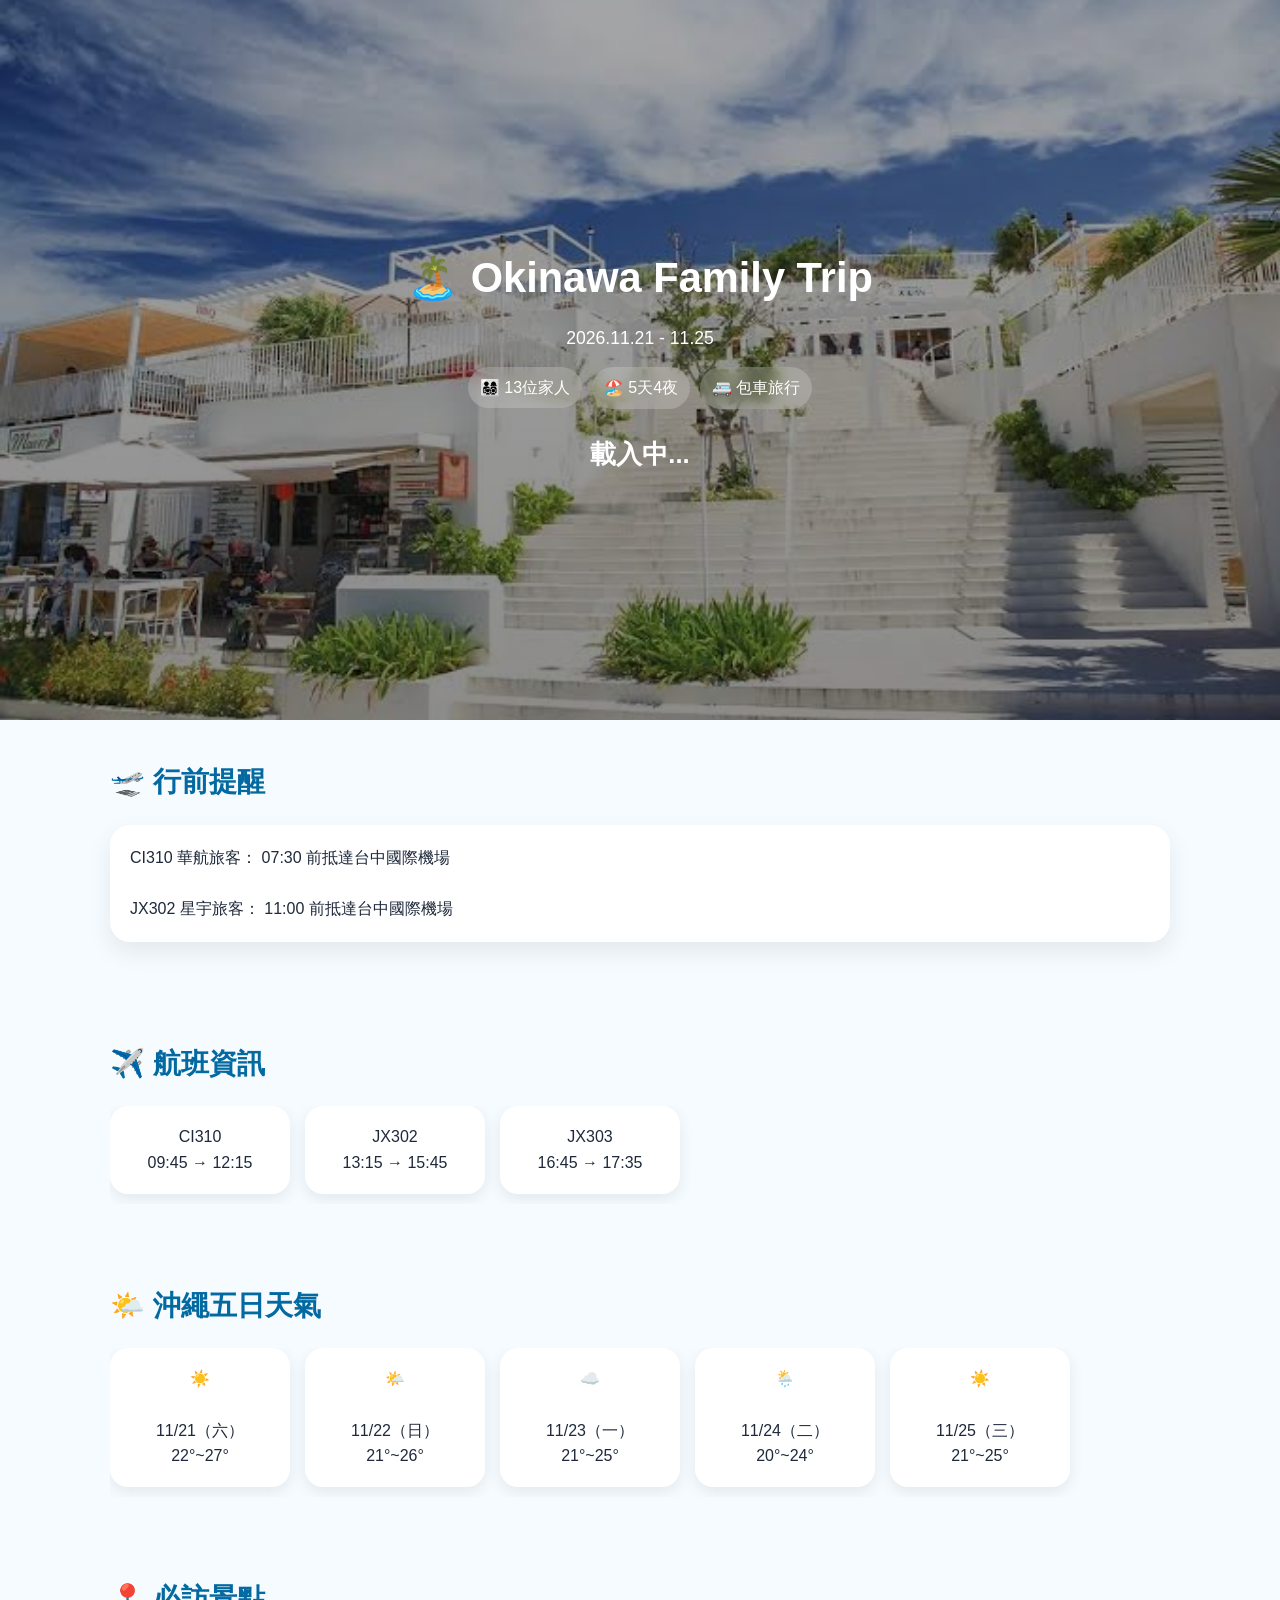
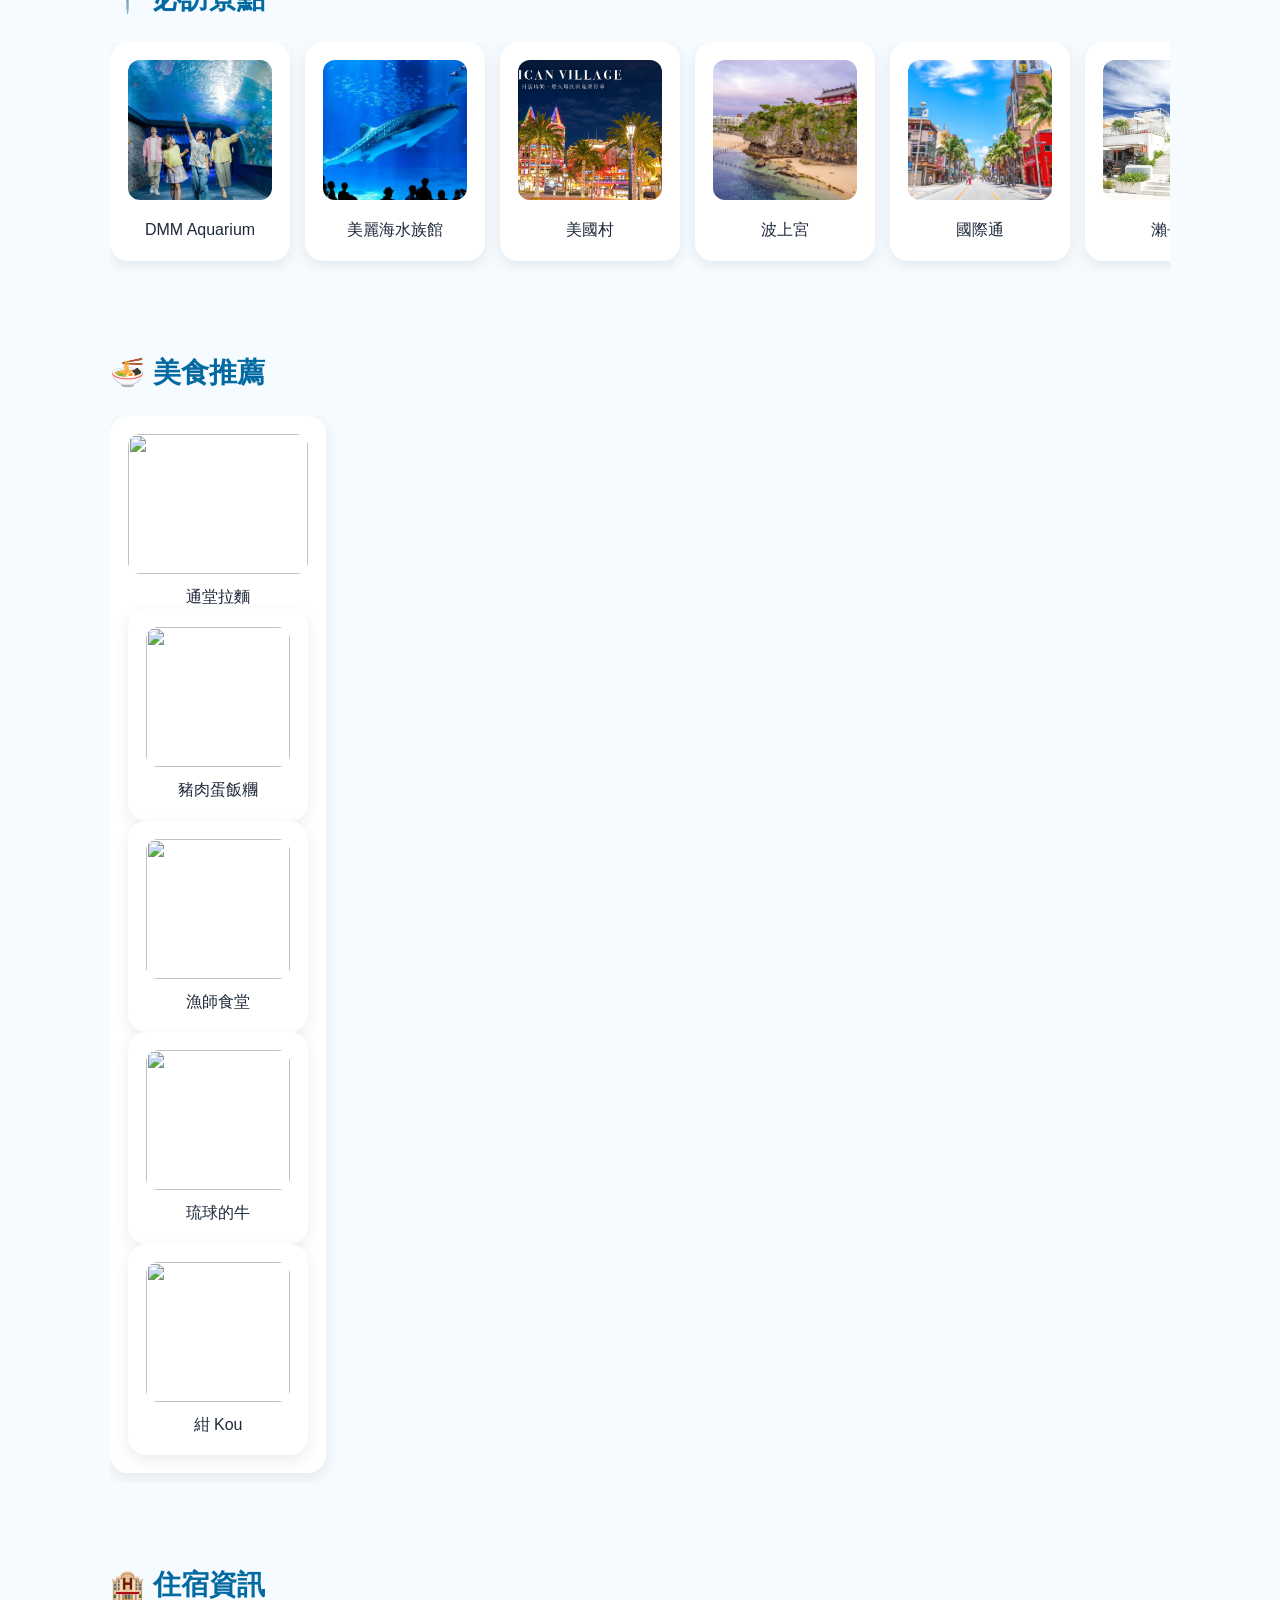
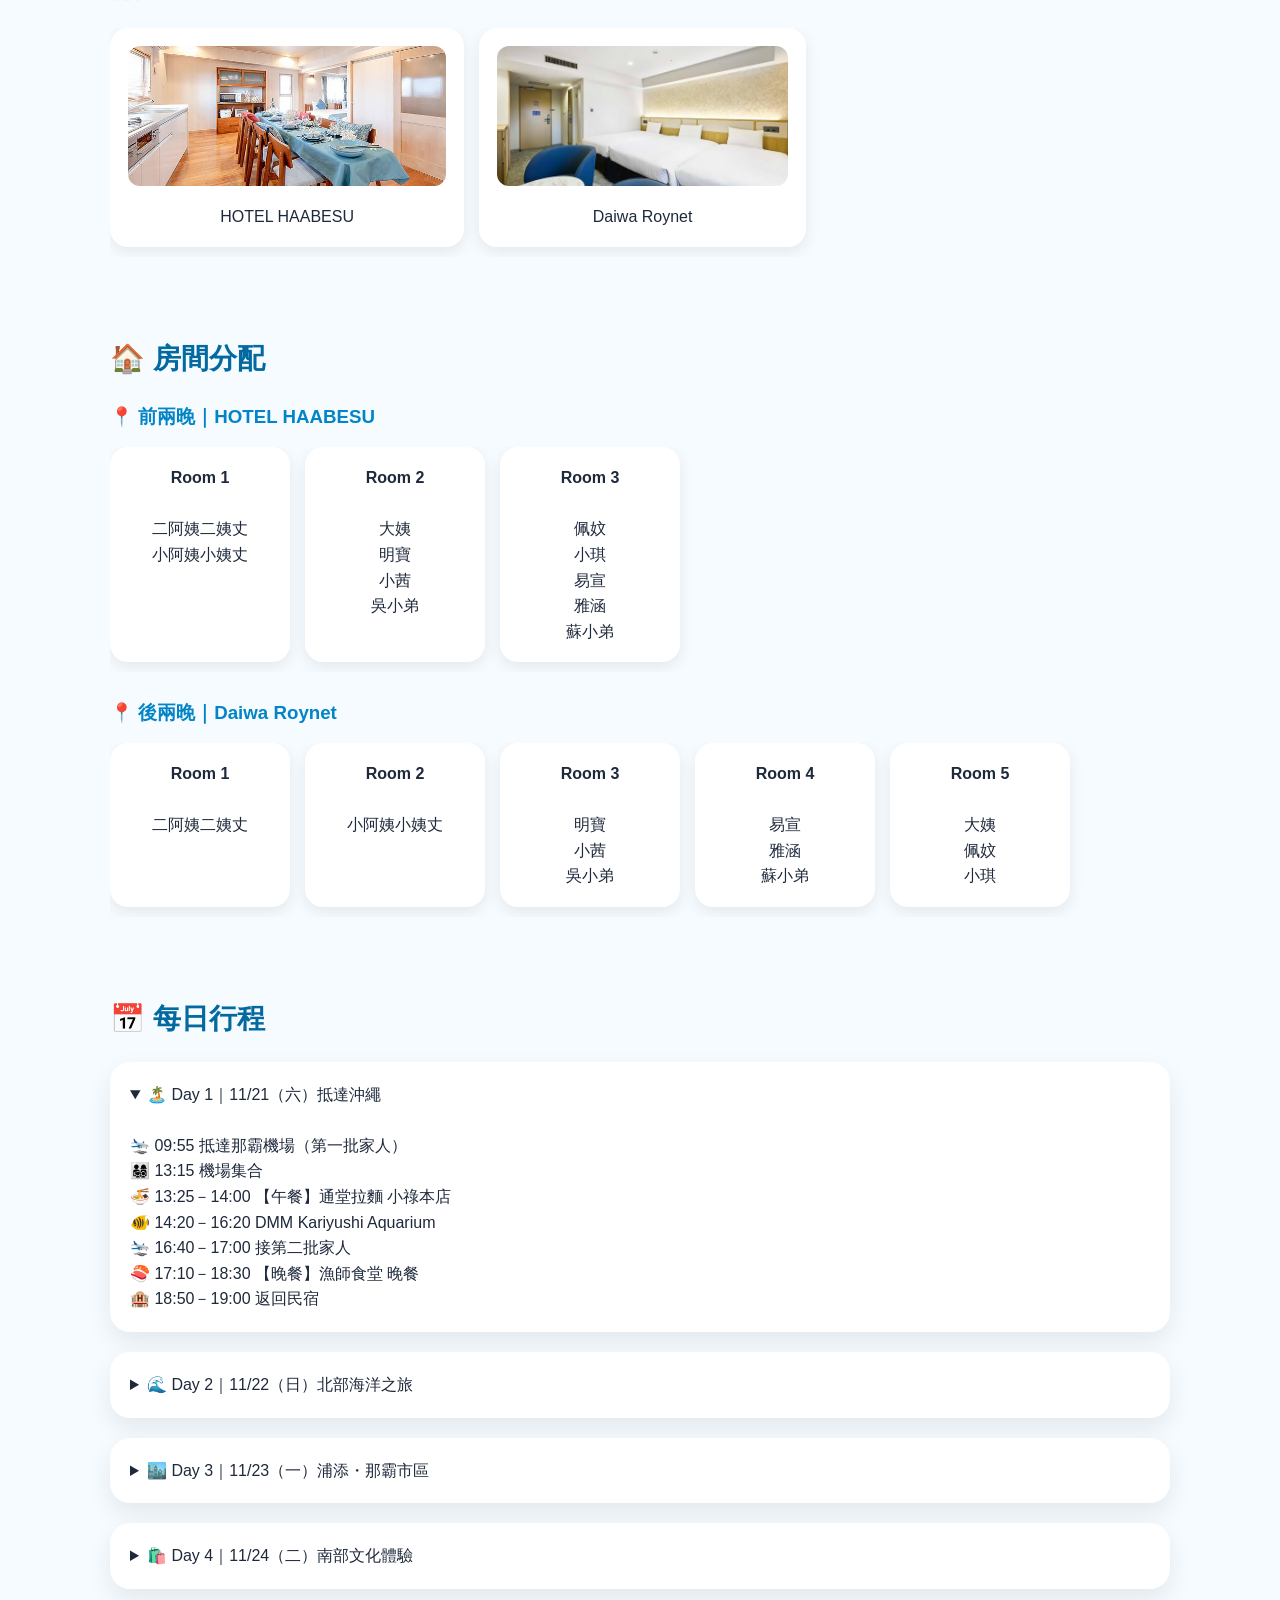
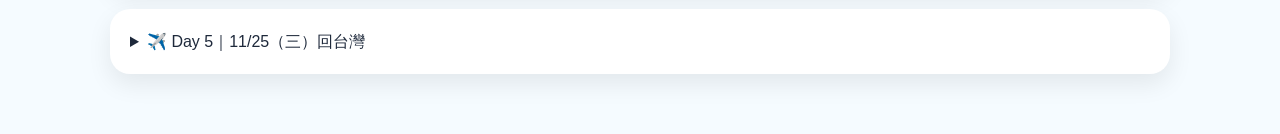
==== commit 50f35623: "Update index_v5.html" ====
--- a/index_v5.html
+++ b/index_v5.html
@@ -501,18 +501,41 @@
 <div class="scroll-cards">
 
 <div class="small-card">
-🏠<br><br>
+
+<img
+src="images/HOTEL HAABESU OKINAWA-01.jpg"
+style="
+width:100%;
+height:140px;
+object-fit:cover;
+border-radius:12px;
+margin-bottom:10px;
+">
+
 HOTEL HAABESU
-</div>
-
-<div class="small-card">
-🏨<br><br>
+
+</div>
+
+<div class="small-card">
+
+<img
+src="images/Daiwa Roynet Hotel Naha Kokusaidori-01.jpg"
+style="
+width:100%;
+height:140px;
+object-fit:cover;
+border-radius:12px;
+margin-bottom:10px;
+">
+
 Daiwa Roynet
+
 </div>
 
 </div>
 
 </section>
+
 
 <!-- 房間分配 -->
 
